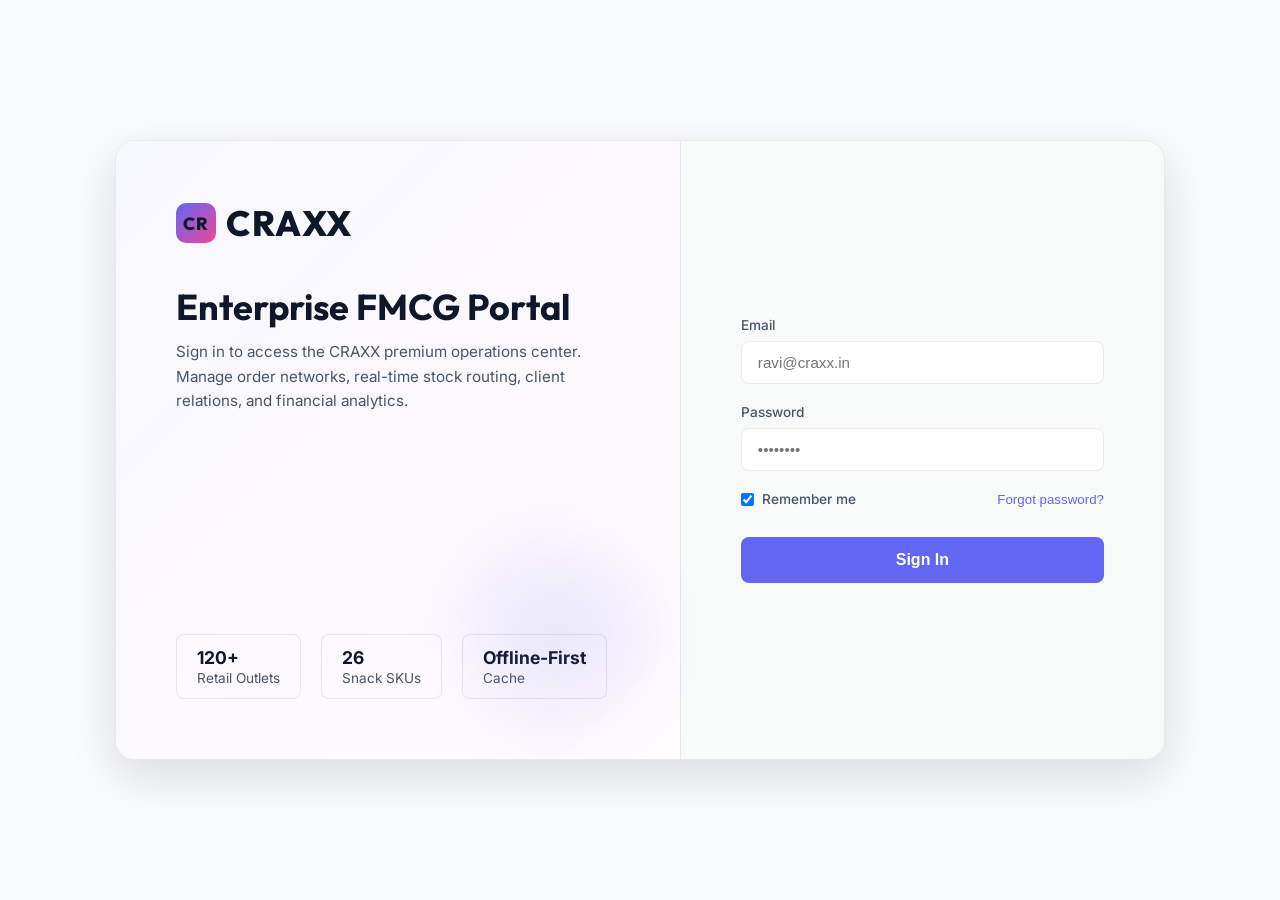
==== store-manager.html @ ad82311b "Add files via upload" ====
<!DOCTYPE html>
<html lang="en">
<head>
  <meta charset="UTF-8">
  <title>CRAXX Redirecting...</title>
  <script>
    window.location.replace("index.html#dashboard");
  </script>
</head>
<body>
  <p>Redirecting to CRAXX ERP operations... <a href="index.html#dashboard">Click here</a> if you are not automatically redirected.</p>
</body>
</html>
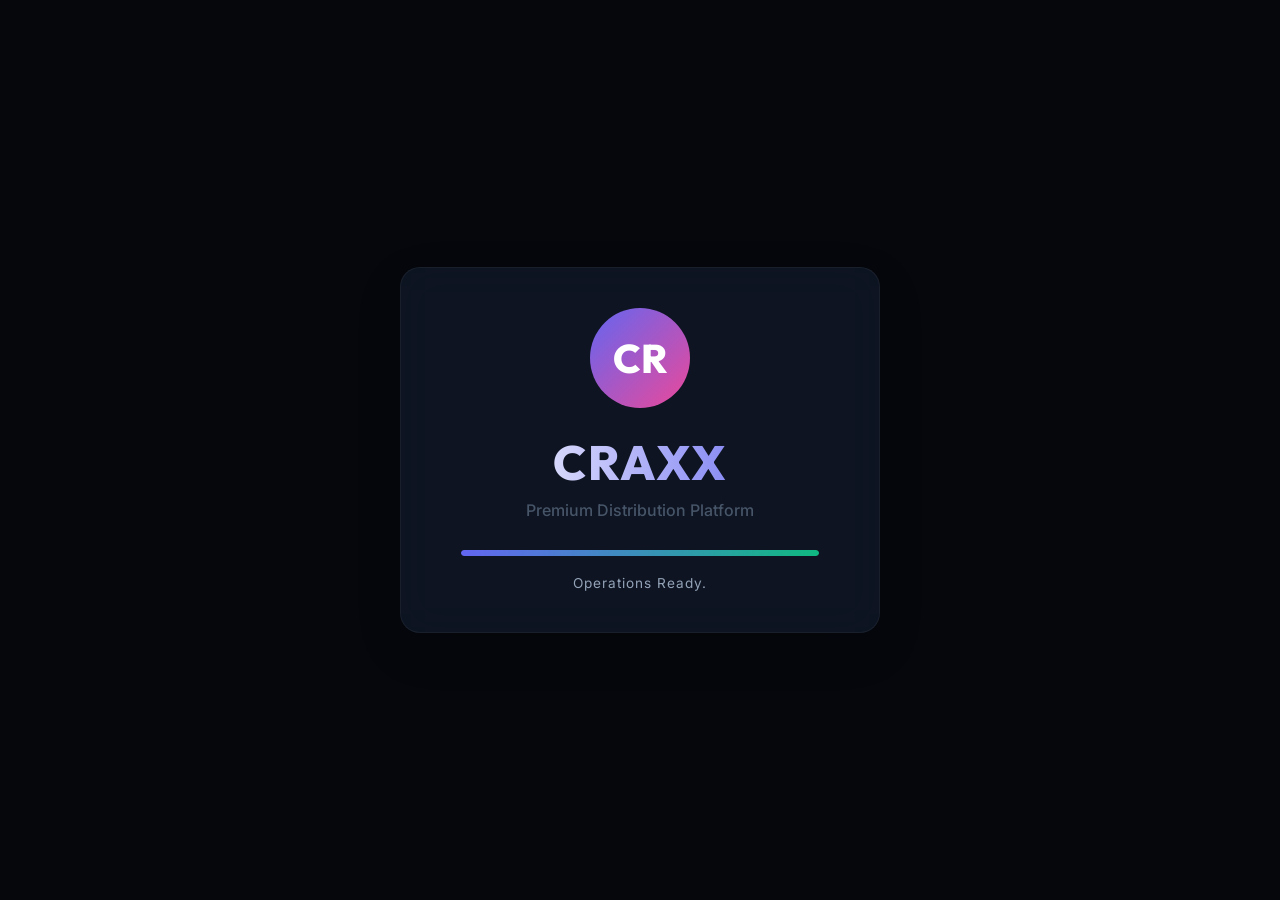
==== commit 14f79ead: "Add files via upload" ====
--- a/store-manager.html
+++ b/store-manager.html
@@ -4,10 +4,10 @@
   <meta charset="UTF-8">
   <title>CRAXX Redirecting...</title>
   <script>
-    window.location.replace("index.html#dashboard");
+    window.location.replace("index.html#store-manager");
   </script>
 </head>
 <body>
-  <p>Redirecting to CRAXX ERP operations... <a href="index.html#dashboard">Click here</a> if you are not automatically redirected.</p>
+  <p>Redirecting to CRAXX ERP operations... <a href="index.html#store-manager">Click here</a> if you are not automatically redirected.</p>
 </body>
 </html>
